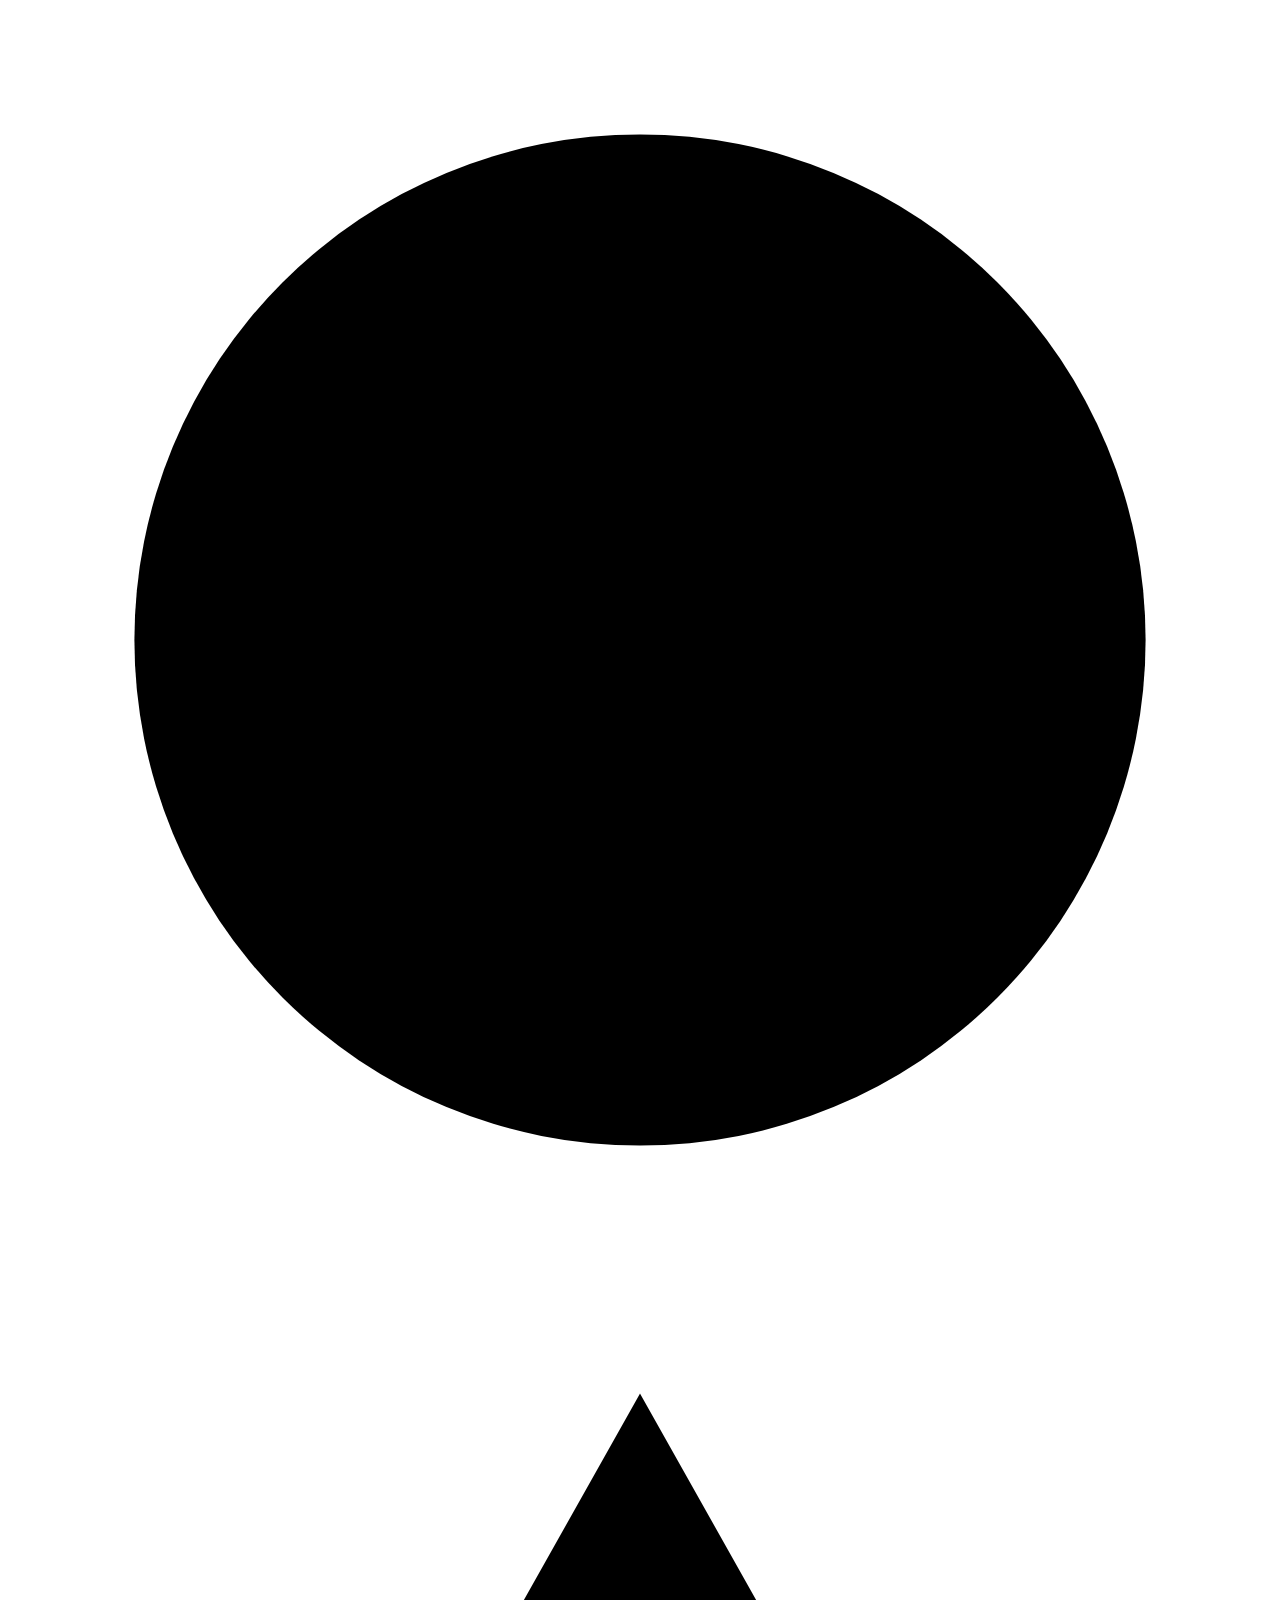
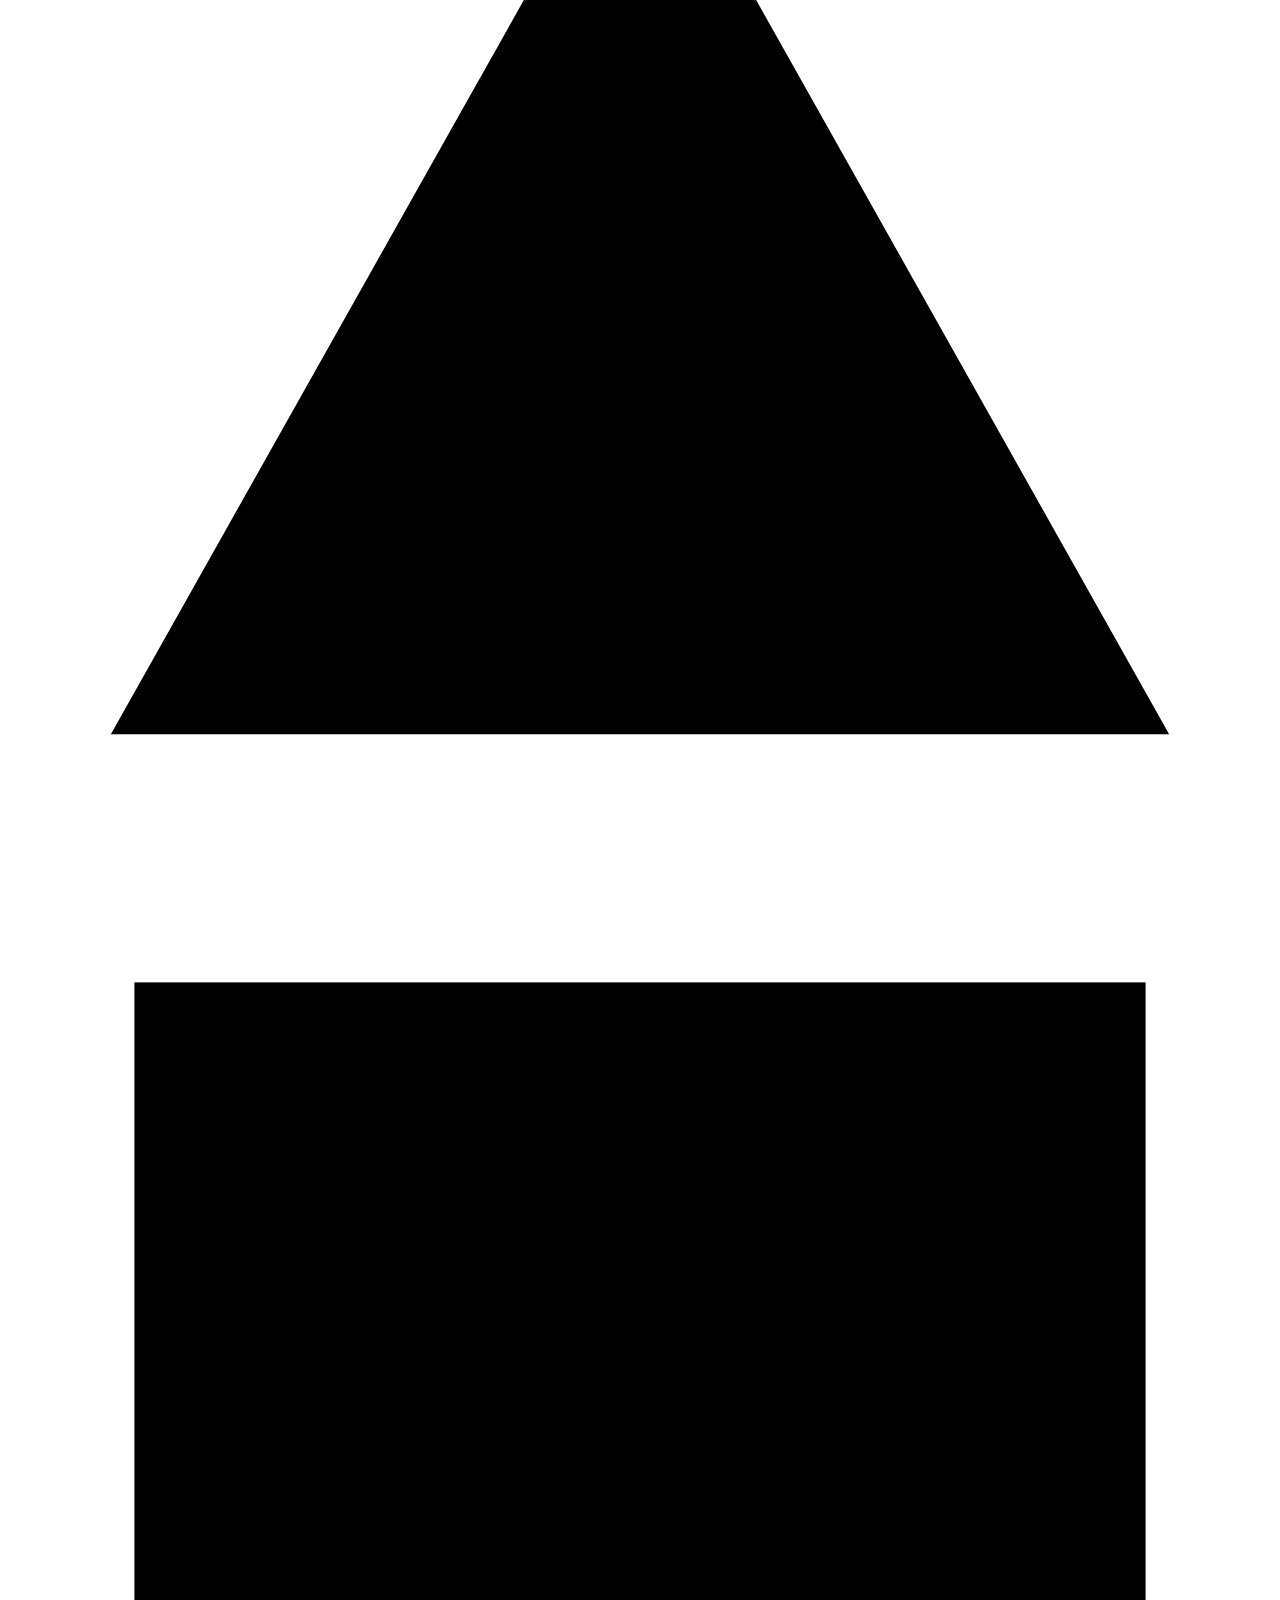
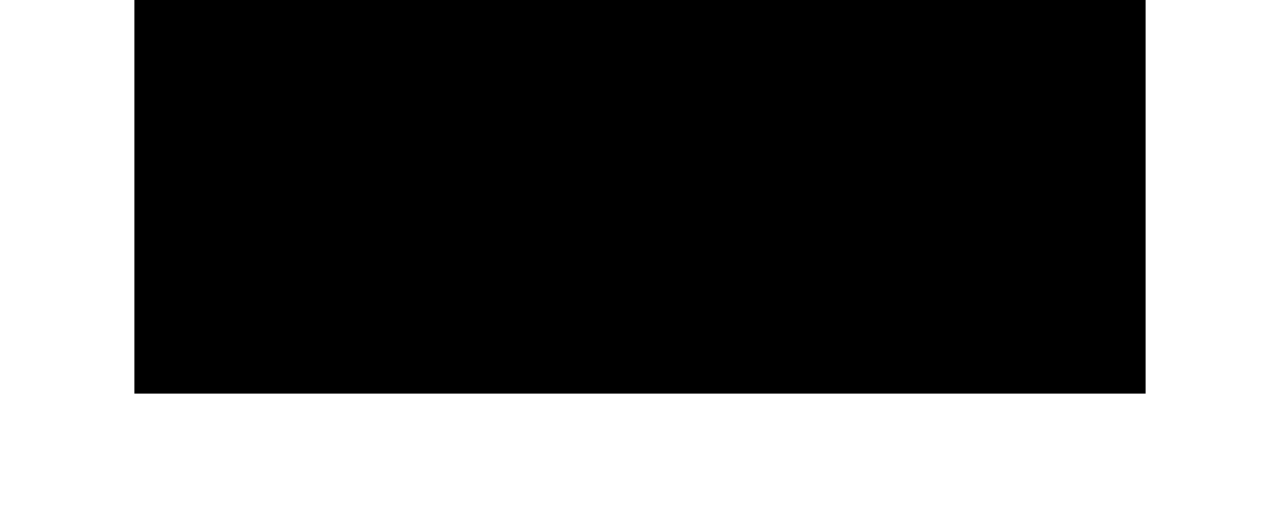
==== index.html @ 9d788db8 "Updates" ====
<!doctype html><html lang="en"><head><meta charset="UTF-8"/><meta http-equiv="X-UA-Compatible" content="IE=edge"/><meta name="viewport" content="width=device-width,initial-scale=1"/><link rel="icon" type="image/png" href="/favicon.png"/><meta name="google-site-verification" content="9o7JW9ce2QrP1uZlNqX8NR8PT3adLAuzzDsSREcy7cI"/><title>Tyer Mercado | Junior Full-Stack Developer — Laravel, React, PHP, Python</title><meta name="description" content="Portfolio of Tyer Leinster G. Mercado, a Junior Full-Stack Developer from Batangas, Philippines specializing in Laravel, React, PHP, and Python."/><meta name="keywords" content="Tyer Mercado, Tyer Leinster Mercado, Full-Stack Developer, Laravel Developer, React Developer, PHP Developer, Batangas Philippines, Web Developer Portfolio"/><meta name="author" content="Tyer Leinster G. Mercado"/><link rel="canonical" href="https://tyermercado.github.io/tyermercado-portfolio/"/><meta property="og:type" content="website"/><meta property="og:url" content="https://tyermercado.github.io/tyermercado-portfolio/"/><meta property="og:title" content="Tyer Mercado | Junior Full-Stack Developer"/><meta property="og:description" content="Portfolio of Tyer Leinster G. Mercado — Junior Full-Stack Developer from Batangas, Philippines. Builds web apps with Laravel, React, PHP, and Python."/><meta property="og:image" content="https://tyermercado.github.io/tyermercado-portfolio/favicon.png"/><meta property="og:locale" content="en_PH"/><meta property="og:site_name" content="Tyer Mercado Portfolio"/><meta name="twitter:card" content="summary"/><meta name="twitter:title" content="Tyer Mercado | Junior Full-Stack Developer"/><meta name="twitter:description" content="Portfolio of Tyer Leinster G. Mercado — Junior Full-Stack Developer from Batangas, Philippines."/><meta name="twitter:image" content="https://tyermercado.github.io/tyermercado-portfolio/favicon.png"/><script type="application/ld+json">{
      "@context": "https://schema.org",
      "@type": "Person",
      "name": "Tyer Leinster G. Mercado",
      "alternateName": "Tyer Mercado",
      "url": "https://tyermercado.github.io/tyermercado-portfolio/",
      "image": "https://tyermercado.github.io/tyermercado-portfolio/favicon.png",
      "jobTitle": "Junior Full-Stack Developer",
      "description": "Junior Full-Stack Developer from Batangas, Philippines specializing in Laravel, React, PHP, and Python.",
      "address": {
        "@type": "PostalAddress",
        "addressLocality": "Batangas",
        "addressCountry": "PH"
      },
      "knowsAbout": ["Laravel", "React", "PHP", "Python", "MySQL", "RESTful APIs", "Web Development"],
      "sameAs": [
        "https://github.com/tyermercado",
        "https://www.linkedin.com/in/tyer-leinster-mercado-773aa6211/"
      ]
    }</script><script defer="defer" src="/static/js/main.fa898f4a.js"></script><link href="/static/css/main.e825d9a4.css" rel="stylesheet"></head><body><div id="root"></div></body></html>
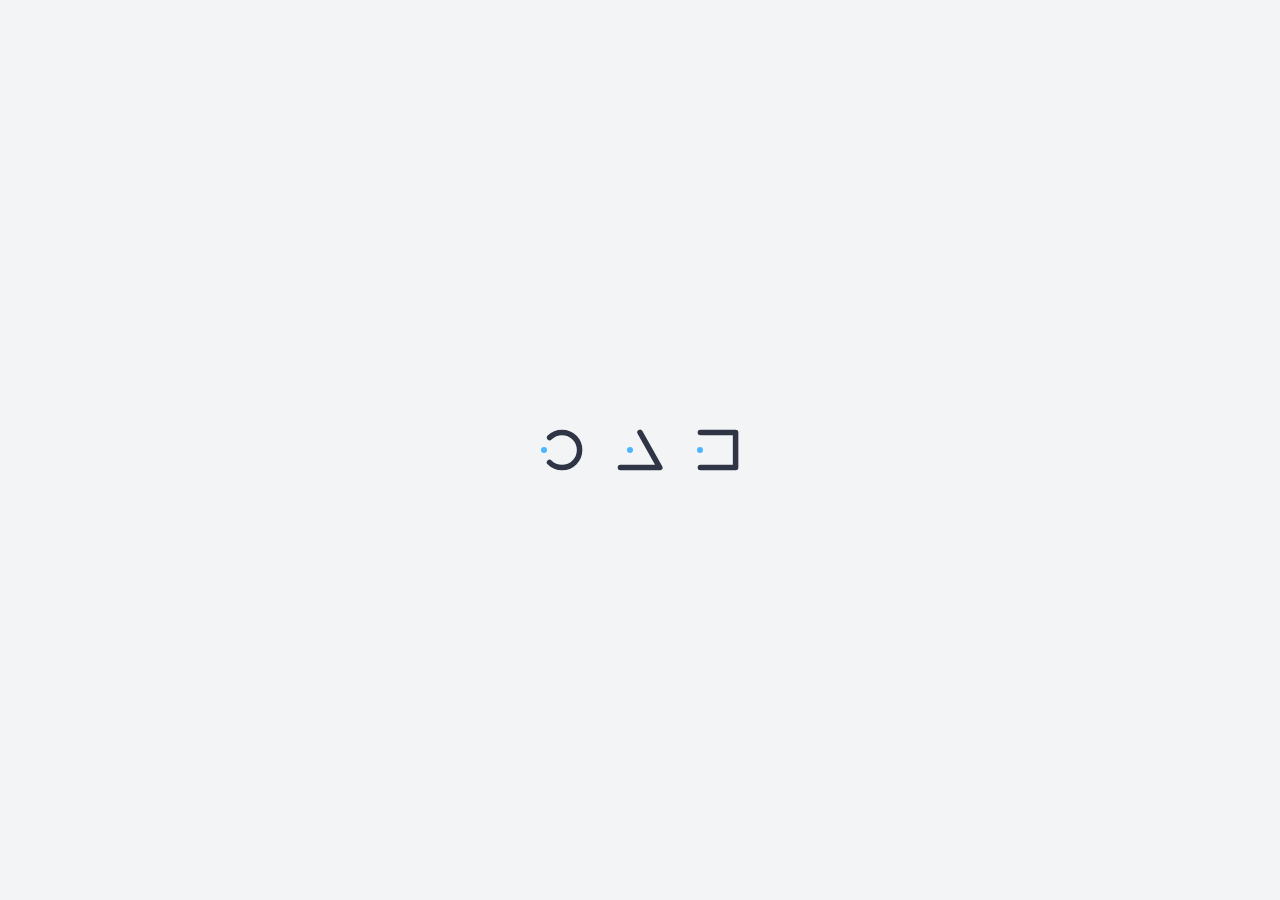
==== commit 9f85dbe3: "Updates" ====
--- a/index.html
+++ b/index.html
@@ -17,4 +17,4 @@
         "https://github.com/tyermercado",
         "https://www.linkedin.com/in/tyer-leinster-mercado-773aa6211/"
       ]
-    }</script><script defer="defer" src="/static/js/main.fa898f4a.js"></script><link href="/static/css/main.e825d9a4.css" rel="stylesheet"></head><body><div id="root"></div></body></html>+    }</script><script defer="defer" src="/static/js/main.c9f8a3b6.js"></script><link href="/static/css/main.bd5f2532.css" rel="stylesheet"></head><body><div id="root"></div></body></html>
--- a/static/css/main.bd5f2532.css
+++ b/static/css/main.bd5f2532.css
@@ -0,0 +1,6 @@
+@import url(https://fonts.googleapis.com/css2?family=Inter:ital,opsz,wght@0,14..32,300;0,14..32,400;0,14..32,500;0,14..32,600;0,14..32,700;1,14..32,400&display=swap);.loader{--path:#2f3545;--dot:#4db5ff;--duration:3s;height:44px;position:relative;width:44px}.loader:before{animation:dotRect var(--duration) cubic-bezier(.785,.135,.15,.86) infinite;background:var(--dot);border-radius:50%;content:"";display:block;height:6px;left:19px;position:absolute;top:37px;transform:translate(-18px,-18px);width:6px}.loader svg{display:block;height:100%;width:100%}.loader svg circle,.loader svg polygon,.loader svg rect{fill:none;stroke:var(--path);stroke-width:10px;stroke-linejoin:round;stroke-linecap:round}.loader svg polygon{stroke-dasharray:145 76 145 76;stroke-dashoffset:0;animation:pathTriangle var(--duration) cubic-bezier(.785,.135,.15,.86) infinite}.loader svg rect{stroke-dasharray:192 64 192 64;stroke-dashoffset:0;animation:pathRect 3s cubic-bezier(.785,.135,.15,.86) infinite}.loader svg circle{stroke-dasharray:150 50 150 50;stroke-dashoffset:75;animation:pathCircle var(--duration) cubic-bezier(.785,.135,.15,.86) infinite}.loader.triangle{width:48px}.loader.triangle:before{animation:dotTriangle var(--duration) cubic-bezier(.785,.135,.15,.86) infinite;left:21px;transform:translate(-10px,-18px)}@keyframes pathTriangle{33%{stroke-dashoffset:74}66%{stroke-dashoffset:147}to{stroke-dashoffset:221}}@keyframes dotTriangle{33%{transform:translate(0)}66%{transform:translate(10px,-18px)}to{transform:translate(-10px,-18px)}}@keyframes pathRect{25%{stroke-dashoffset:64}50%{stroke-dashoffset:128}75%{stroke-dashoffset:192}to{stroke-dashoffset:256}}@keyframes dotRect{25%{transform:translate(0)}50%{transform:translate(18px,-18px)}75%{transform:translateY(-36px)}to{transform:translate(-18px,-18px)}}@keyframes pathCircle{25%{stroke-dashoffset:125}50%{stroke-dashoffset:175}75%{stroke-dashoffset:225}to{stroke-dashoffset:275}}.loader{display:inline-block;margin:0 16px}*,:after,:before{--tw-border-spacing-x:0;--tw-border-spacing-y:0;--tw-translate-x:0;--tw-translate-y:0;--tw-rotate:0;--tw-skew-x:0;--tw-skew-y:0;--tw-scale-x:1;--tw-scale-y:1;--tw-pan-x: ;--tw-pan-y: ;--tw-pinch-zoom: ;--tw-scroll-snap-strictness:proximity;--tw-gradient-from-position: ;--tw-gradient-via-position: ;--tw-gradient-to-position: ;--tw-ordinal: ;--tw-slashed-zero: ;--tw-numeric-figure: ;--tw-numeric-spacing: ;--tw-numeric-fraction: ;--tw-ring-inset: ;--tw-ring-offset-width:0px;--tw-ring-offset-color:#fff;--tw-ring-color:#3b82f680;--tw-ring-offset-shadow:0 0 #0000;--tw-ring-shadow:0 0 #0000;--tw-shadow:0 0 #0000;--tw-shadow-colored:0 0 #0000;--tw-blur: ;--tw-brightness: ;--tw-contrast: ;--tw-grayscale: ;--tw-hue-rotate: ;--tw-invert: ;--tw-saturate: ;--tw-sepia: ;--tw-drop-shadow: ;--tw-backdrop-blur: ;--tw-backdrop-brightness: ;--tw-backdrop-contrast: ;--tw-backdrop-grayscale: ;--tw-backdrop-hue-rotate: ;--tw-backdrop-invert: ;--tw-backdrop-opacity: ;--tw-backdrop-saturate: ;--tw-backdrop-sepia: ;--tw-contain-size: ;--tw-contain-layout: ;--tw-contain-paint: ;--tw-contain-style: }::backdrop{--tw-border-spacing-x:0;--tw-border-spacing-y:0;--tw-translate-x:0;--tw-translate-y:0;--tw-rotate:0;--tw-skew-x:0;--tw-skew-y:0;--tw-scale-x:1;--tw-scale-y:1;--tw-pan-x: ;--tw-pan-y: ;--tw-pinch-zoom: ;--tw-scroll-snap-strictness:proximity;--tw-gradient-from-position: ;--tw-gradient-via-position: ;--tw-gradient-to-position: ;--tw-ordinal: ;--tw-slashed-zero: ;--tw-numeric-figure: ;--tw-numeric-spacing: ;--tw-numeric-fraction: ;--tw-ring-inset: ;--tw-ring-offset-width:0px;--tw-ring-offset-color:#fff;--tw-ring-color:#3b82f680;--tw-ring-offset-shadow:0 0 #0000;--tw-ring-shadow:0 0 #0000;--tw-shadow:0 0 #0000;--tw-shadow-colored:0 0 #0000;--tw-blur: ;--tw-brightness: ;--tw-contrast: ;--tw-grayscale: ;--tw-hue-rotate: ;--tw-invert: ;--tw-saturate: ;--tw-sepia: ;--tw-drop-shadow: ;--tw-backdrop-blur: ;--tw-backdrop-brightness: ;--tw-backdrop-contrast: ;--tw-backdrop-grayscale: ;--tw-backdrop-hue-rotate: ;--tw-backdrop-invert: ;--tw-backdrop-opacity: ;--tw-backdrop-saturate: ;--tw-backdrop-sepia: ;--tw-contain-size: ;--tw-contain-layout: ;--tw-contain-paint: ;--tw-contain-style: }
+
+/*
+! tailwindcss v3.4.19 | MIT License | https://tailwindcss.com
+*/*,:after,:before{border:0 solid #e5e7eb;box-sizing:border-box}:after,:before{--tw-content:""}:host,html{-webkit-text-size-adjust:100%;font-feature-settings:normal;-webkit-tap-highlight-color:transparent;font-family:Inter,sans-serif;font-variation-settings:normal;line-height:1.5;tab-size:4}body{line-height:inherit;margin:0}hr{border-top-width:1px;color:inherit;height:0}abbr:where([title]){-webkit-text-decoration:underline dotted;text-decoration:underline dotted}h1,h2,h3,h4,h5,h6{font-size:inherit;font-weight:inherit}a{color:inherit;text-decoration:inherit}b,strong{font-weight:bolder}code,kbd,pre,samp{font-feature-settings:normal;font-family:ui-monospace,SFMono-Regular,Menlo,Monaco,Consolas,Liberation Mono,Courier New,monospace;font-size:1em;font-variation-settings:normal}small{font-size:80%}sub,sup{font-size:75%;line-height:0;position:relative;vertical-align:initial}sub{bottom:-.25em}sup{top:-.5em}table{border-collapse:collapse;border-color:inherit;text-indent:0}button,input,optgroup,select,textarea{font-feature-settings:inherit;color:inherit;font-family:inherit;font-size:100%;font-variation-settings:inherit;font-weight:inherit;letter-spacing:inherit;line-height:inherit;margin:0;padding:0}button,select{text-transform:none}button,input:where([type=button]),input:where([type=reset]),input:where([type=submit]){-webkit-appearance:button;background-color:initial;background-image:none}:-moz-focusring{outline:auto}:-moz-ui-invalid{box-shadow:none}progress{vertical-align:initial}::-webkit-inner-spin-button,::-webkit-outer-spin-button{height:auto}[type=search]{-webkit-appearance:textfield;outline-offset:-2px}::-webkit-search-decoration{-webkit-appearance:none}::-webkit-file-upload-button{-webkit-appearance:button;font:inherit}summary{display:list-item}blockquote,dd,dl,figure,h1,h2,h3,h4,h5,h6,hr,p,pre{margin:0}fieldset{margin:0}fieldset,legend{padding:0}menu,ol,ul{list-style:none;margin:0;padding:0}dialog{padding:0}textarea{resize:vertical}input::placeholder,textarea::placeholder{color:#9ca3af;opacity:1}[role=button],button{cursor:pointer}:disabled{cursor:default}audio,canvas,embed,iframe,img,object,svg,video{display:block;vertical-align:middle}img,video{height:auto;max-width:100%}[hidden]:where(:not([hidden=until-found])){display:none}html{scroll-behavior:smooth}::-webkit-scrollbar{display:none}body{background-color:rgb(243 244 246/var(--tw-bg-opacity,1));color:rgb(17 24 39/var(--tw-text-opacity,1));font-family:Inter,sans-serif}body,body.dark{--tw-bg-opacity:1;--tw-text-opacity:1}body.dark{background-color:rgb(13 13 15/var(--tw-bg-opacity,1));color:rgb(250 250 250/var(--tw-text-opacity,1))}.btn,h1,h2,h3,h4,h5{font-weight:500}.btn{--tw-bg-opacity:1;--tw-text-opacity:1;--tw-shadow:0 1px 2px 0 #0000000d;--tw-shadow-colored:0 1px 2px 0 var(--tw-shadow-color);align-items:center;background-color:rgb(255 255 255/var(--tw-bg-opacity,1));border-color:#00000014;border-radius:.25rem;border-width:1px;box-shadow:var(--tw-ring-offset-shadow,0 0 #0000),var(--tw-ring-shadow,0 0 #0000),var(--tw-shadow);color:rgb(17 24 39/var(--tw-text-opacity,1));cursor:pointer;display:inline-flex;font-size:.8rem;gap:.375rem;padding:.5rem 1rem;transition-duration:.2s;transition-property:all;transition-timing-function:cubic-bezier(.4,0,.2,1);white-space:nowrap}.btn:hover{--tw-border-opacity:1;--tw-text-opacity:1;background-color:#3b82f61a;border-color:rgb(59 130 246/var(--tw-border-opacity,1));color:rgb(59 130 246/var(--tw-text-opacity,1))}.btn:is(.dark *){--tw-bg-opacity:1;--tw-text-opacity:1;--tw-shadow:0 0 #0000;--tw-shadow-colored:0 0 #0000;background-color:rgb(24 24 27/var(--tw-bg-opacity,1));border-color:#ffffff14;box-shadow:var(--tw-ring-offset-shadow,0 0 #0000),var(--tw-ring-shadow,0 0 #0000),var(--tw-shadow);color:rgb(250 250 250/var(--tw-text-opacity,1))}.btn:hover:is(.dark *){--tw-border-opacity:1;--tw-text-opacity:1;background-color:#60a5fa1a;border-color:rgb(96 165 250/var(--tw-border-opacity,1));color:rgb(96 165 250/var(--tw-text-opacity,1))}.btn-primary{--tw-border-opacity:1;--tw-bg-opacity:1;--tw-text-opacity:1;--tw-shadow:0 0 #0000;--tw-shadow-colored:0 0 #0000;align-items:center;background-color:rgb(17 24 39/var(--tw-bg-opacity,1));border-color:rgb(17 24 39/var(--tw-border-opacity,1));border-radius:.25rem;border-width:1px;box-shadow:var(--tw-ring-offset-shadow,0 0 #0000),var(--tw-ring-shadow,0 0 #0000),var(--tw-shadow);color:rgb(255 255 255/var(--tw-text-opacity,1));cursor:pointer;display:inline-flex;font-size:.8rem;font-weight:600;gap:.375rem;padding:.5rem 1rem;transition-duration:.2s;transition-property:all;transition-timing-function:cubic-bezier(.4,0,.2,1);white-space:nowrap}.btn-primary:hover{--tw-bg-opacity:1;background-color:rgb(55 65 81/var(--tw-bg-opacity,1))}.btn-primary:is(.dark *){--tw-border-opacity:1;--tw-bg-opacity:1;background-color:rgb(59 130 246/var(--tw-bg-opacity,1));border-color:rgb(59 130 246/var(--tw-border-opacity,1))}.btn-primary:hover:is(.dark *){--tw-border-opacity:1;--tw-text-opacity:1;background-color:initial;border-color:rgb(96 165 250/var(--tw-border-opacity,1));color:rgb(96 165 250/var(--tw-text-opacity,1))}.section-card{grid-gap:1.25rem;--tw-bg-opacity:1;--tw-shadow:0 1px 2px 0 #0000000d;--tw-shadow-colored:0 1px 2px 0 var(--tw-shadow-color);background-color:rgb(255 255 255/var(--tw-bg-opacity,1));border-color:#00000014;border-radius:1rem;border-width:1px;box-shadow:var(--tw-ring-offset-shadow,0 0 #0000),var(--tw-ring-shadow,0 0 #0000),var(--tw-shadow);display:grid;gap:1.25rem;grid-template-columns:repeat(1,minmax(0,1fr));padding:1.75rem}.section-card:is(.dark *){--tw-bg-opacity:1;--tw-shadow:0 0 #0000;--tw-shadow-colored:0 0 #0000;background-color:rgb(24 24 27/var(--tw-bg-opacity,1));border-color:#ffffff14;box-shadow:var(--tw-ring-offset-shadow,0 0 #0000),var(--tw-ring-shadow,0 0 #0000),var(--tw-shadow)}@media (min-width:1024px){.section-card{gap:2.5rem;grid-template-columns:150px 1fr}}.section-label{--tw-text-opacity:1;color:rgb(17 24 39/var(--tw-text-opacity,1));font-size:.95rem;font-weight:600}.section-label:is(.dark *){--tw-text-opacity:1;color:rgb(250 250 250/var(--tw-text-opacity,1))}.chip{--tw-bg-opacity:1;align-items:center;background-color:rgb(243 244 246/var(--tw-bg-opacity,1));border-color:#00000014;border-radius:.25rem;border-width:1px;cursor:default;display:inline-flex;gap:.375rem;padding:.25rem .75rem;transition-duration:.2s;transition-property:all;transition-timing-function:cubic-bezier(.4,0,.2,1)}.chip:hover{--tw-border-opacity:1;background-color:#3b82f61a;border-color:rgb(59 130 246/var(--tw-border-opacity,1))}.chip:is(.dark *){--tw-bg-opacity:1;background-color:rgb(39 39 42/var(--tw-bg-opacity,1));border-color:#ffffff14}.chip:hover:is(.dark *){--tw-border-opacity:1;background-color:#60a5fa1a;border-color:rgb(96 165 250/var(--tw-border-opacity,1))}.absolute{position:absolute}.relative{position:relative}.right-4{right:1rem}.top-4{top:1rem}.mx-auto{margin-left:auto;margin-right:auto}.mb-0\.5{margin-bottom:.125rem}.mb-2{margin-bottom:.5rem}.mb-3{margin-bottom:.75rem}.mb-4{margin-bottom:1rem}.mt-1{margin-top:.25rem}.mt-2{margin-top:.5rem}.mt-5{margin-top:1.25rem}.block{display:block}.inline-block{display:inline-block}.flex{display:flex}.grid{display:grid}.aspect-video{aspect-ratio:16/9}.h-1{height:.25rem}.h-20{height:5rem}.h-8{height:2rem}.h-full{height:100%}.min-h-\[200px\]{min-height:200px}.min-h-screen{min-height:100vh}.w-1{width:.25rem}.w-20{width:5rem}.w-8{width:2rem}.w-full{width:100%}.min-w-0{min-width:0}.max-w-page{max-width:1160px}.flex-1{flex:1 1}.flex-shrink-0{flex-shrink:0}.cursor-pointer{cursor:pointer}.resize-none{resize:none}.grid-cols-1{grid-template-columns:repeat(1,minmax(0,1fr))}.flex-col{flex-direction:column}.flex-wrap{flex-wrap:wrap}.items-start{align-items:flex-start}.items-center{align-items:center}.justify-center{justify-content:center}.justify-between{justify-content:space-between}.gap-1{gap:.25rem}.gap-1\.5{gap:.375rem}.gap-2{gap:.5rem}.gap-2\.5{gap:.625rem}.gap-3{gap:.75rem}.gap-4{gap:1rem}.gap-5{gap:1.25rem}.gap-6{gap:1.5rem}.gap-7{gap:1.75rem}.divide-y>:not([hidden])~:not([hidden]){--tw-divide-y-reverse:0;border-bottom-width:calc(1px*var(--tw-divide-y-reverse));border-top-width:calc(1px*(1 - var(--tw-divide-y-reverse)))}.divide-black\/\[0\.06\]>:not([hidden])~:not([hidden]){border-color:#0000000f}.self-start{align-self:flex-start}.overflow-hidden,.truncate{overflow:hidden}.truncate{text-overflow:ellipsis;white-space:nowrap}.rounded{border-radius:.25rem}.rounded-2xl{border-radius:1rem}.rounded-full{border-radius:9999px}.rounded-lg{border-radius:.5rem}.rounded-xl{border-radius:.75rem}.border{border-width:1px}.border-2{border-width:2px}.border-t{border-top-width:1px}.border-black\/\[0\.08\]{border-color:#00000014}.bg-\[\#18181b\]{--tw-bg-opacity:1;background-color:rgb(24 24 27/var(--tw-bg-opacity,1))}.bg-gray-100{--tw-bg-opacity:1;background-color:rgb(243 244 246/var(--tw-bg-opacity,1))}.bg-gray-300{--tw-bg-opacity:1;background-color:rgb(209 213 219/var(--tw-bg-opacity,1))}.bg-gray-50{--tw-bg-opacity:1;background-color:rgb(249 250 251/var(--tw-bg-opacity,1))}.bg-white{--tw-bg-opacity:1;background-color:rgb(255 255 255/var(--tw-bg-opacity,1))}.object-cover{object-fit:cover}.object-top{object-position:top}.p-4{padding:1rem}.p-5{padding:1.25rem}.p-6{padding:1.5rem}.p-7{padding:1.75rem}.px-4{padding-left:1rem;padding-right:1rem}.px-8{padding-left:2rem;padding-right:2rem}.py-2\.5{padding-bottom:.625rem;padding-top:.625rem}.py-3{padding-bottom:.75rem;padding-top:.75rem}.py-5{padding-bottom:1.25rem;padding-top:1.25rem}.pb-8{padding-bottom:2rem}.pr-10{padding-right:2.5rem}.pt-8{padding-top:2rem}.text-center{text-align:center}.font-mono{font-family:ui-monospace,SFMono-Regular,Menlo,Monaco,Consolas,Liberation Mono,Courier New,monospace}.text-\[0\.62rem\]{font-size:.62rem}.text-\[0\.65rem\]{font-size:.65rem}.text-\[0\.68rem\]{font-size:.68rem}.text-\[0\.6rem\]{font-size:.6rem}.text-\[0\.72rem\]{font-size:.72rem}.text-\[0\.76rem\]{font-size:.76rem}.text-\[0\.78rem\]{font-size:.78rem}.text-\[0\.7rem\]{font-size:.7rem}.text-\[0\.82rem\]{font-size:.82rem}.text-\[0\.85rem\]{font-size:.85rem}.text-\[0\.875rem\]{font-size:.875rem}.text-\[0\.88rem\]{font-size:.88rem}.text-\[0\.8rem\]{font-size:.8rem}.text-\[0\.95rem\]{font-size:.95rem}.text-\[0\.9rem\]{font-size:.9rem}.text-\[1\.15rem\]{font-size:1.15rem}.text-\[1\.1rem\]{font-size:1.1rem}.text-\[1\.35rem\]{font-size:1.35rem}.text-\[1rem\]{font-size:1rem}.text-\[2\.8rem\]{font-size:2.8rem}.text-sm{font-size:.875rem;line-height:1.25rem}.font-bold{font-weight:700}.font-extrabold{font-weight:800}.font-medium{font-weight:500}.font-semibold{font-weight:600}.uppercase{text-transform:uppercase}.capitalize{text-transform:capitalize}.leading-\[1\.7\]{line-height:1.7}.leading-\[1\.85\]{line-height:1.85}.leading-none{line-height:1}.leading-tight{line-height:1.25}.tracking-\[-0\.04em\]{letter-spacing:-.04em}.tracking-\[0\.14em\]{letter-spacing:.14em}.tracking-\[0\.15em\]{letter-spacing:.15em}.tracking-\[0\.18em\]{letter-spacing:.18em}.tracking-\[0\.1em\]{letter-spacing:.1em}.tracking-tight{letter-spacing:-.025em}.text-\[\#1877F2\]{--tw-text-opacity:1;color:rgb(24 119 242/var(--tw-text-opacity,1))}.text-blue-400{--tw-text-opacity:1;color:rgb(96 165 250/var(--tw-text-opacity,1))}.text-blue-500{--tw-text-opacity:1;color:rgb(59 130 246/var(--tw-text-opacity,1))}.text-gray-400{--tw-text-opacity:1;color:rgb(156 163 175/var(--tw-text-opacity,1))}.text-gray-500{--tw-text-opacity:1;color:rgb(107 114 128/var(--tw-text-opacity,1))}.text-gray-900{--tw-text-opacity:1;color:rgb(17 24 39/var(--tw-text-opacity,1))}.text-green-500{--tw-text-opacity:1;color:rgb(34 197 94/var(--tw-text-opacity,1))}.text-white\/35{color:#ffffff59}.text-zinc-50{--tw-text-opacity:1;color:rgb(250 250 250/var(--tw-text-opacity,1))}.placeholder-gray-400::placeholder{--tw-placeholder-opacity:1;color:rgb(156 163 175/var(--tw-placeholder-opacity,1))}.shadow-sm{--tw-shadow:0 1px 2px 0 #0000000d;--tw-shadow-colored:0 1px 2px 0 var(--tw-shadow-color);box-shadow:var(--tw-ring-offset-shadow,0 0 #0000),var(--tw-ring-shadow,0 0 #0000),var(--tw-shadow)}.transition{transition-duration:.15s;transition-property:color,background-color,border-color,fill,stroke,opacity,box-shadow,transform,filter,-webkit-text-decoration-color,-webkit-backdrop-filter;transition-property:color,background-color,border-color,text-decoration-color,fill,stroke,opacity,box-shadow,transform,filter,backdrop-filter;transition-property:color,background-color,border-color,text-decoration-color,fill,stroke,opacity,box-shadow,transform,filter,backdrop-filter,-webkit-text-decoration-color,-webkit-backdrop-filter;transition-timing-function:cubic-bezier(.4,0,.2,1)}.transition-all{transition-duration:.15s;transition-property:all;transition-timing-function:cubic-bezier(.4,0,.2,1)}.transition-transform{transition-duration:.15s;transition-property:transform;transition-timing-function:cubic-bezier(.4,0,.2,1)}.duration-200{transition-duration:.2s}.duration-300{transition-duration:.3s}@keyframes fade-in{0%{opacity:0;transform:translateY(4px)}to{opacity:1;transform:translateY(0)}}.animate-fade-in{animation:fade-in .25s ease-out forwards}.hover\:-translate-y-0\.5:hover{--tw-translate-y:-0.125rem}.hover\:-translate-y-0\.5:hover,.hover\:scale-\[1\.04\]:hover{transform:translate(var(--tw-translate-x),var(--tw-translate-y)) rotate(var(--tw-rotate)) skewX(var(--tw-skew-x)) skewY(var(--tw-skew-y)) scaleX(var(--tw-scale-x)) scaleY(var(--tw-scale-y))}.hover\:scale-\[1\.04\]:hover{--tw-scale-x:1.04;--tw-scale-y:1.04}.hover\:border-blue-500:hover{--tw-border-opacity:1;border-color:rgb(59 130 246/var(--tw-border-opacity,1))}.hover\:bg-blue-500\/10:hover{background-color:#3b82f61a}.hover\:text-blue-500:hover{--tw-text-opacity:1;color:rgb(59 130 246/var(--tw-text-opacity,1))}.hover\:text-gray-900:hover{--tw-text-opacity:1;color:rgb(17 24 39/var(--tw-text-opacity,1))}.hover\:shadow-md:hover{--tw-shadow:0 4px 6px -1px #0000001a,0 2px 4px -2px #0000001a;--tw-shadow-colored:0 4px 6px -1px var(--tw-shadow-color),0 2px 4px -2px var(--tw-shadow-color);box-shadow:var(--tw-ring-offset-shadow,0 0 #0000),var(--tw-ring-shadow,0 0 #0000),var(--tw-shadow)}.focus\:border-blue-500:focus{--tw-border-opacity:1;border-color:rgb(59 130 246/var(--tw-border-opacity,1))}.focus\:bg-blue-500\/5:focus{background-color:#3b82f60d}.focus\:outline-none:focus{outline:2px solid #0000;outline-offset:2px}.disabled\:cursor-not-allowed:disabled{cursor:not-allowed}.disabled\:opacity-60:disabled{opacity:.6}.dark\:divide-white\/\[0\.06\]:is(.dark *)>:not([hidden])~:not([hidden]){border-color:#ffffff0f}.dark\:border-white\/\[0\.08\]:is(.dark *){border-color:#ffffff14}.dark\:bg-\[\#0d0d0f\]:is(.dark *){--tw-bg-opacity:1;background-color:rgb(13 13 15/var(--tw-bg-opacity,1))}.dark\:bg-zinc-600:is(.dark *){--tw-bg-opacity:1;background-color:rgb(82 82 91/var(--tw-bg-opacity,1))}.dark\:bg-zinc-800:is(.dark *){--tw-bg-opacity:1;background-color:rgb(39 39 42/var(--tw-bg-opacity,1))}.dark\:bg-zinc-900:is(.dark *){--tw-bg-opacity:1;background-color:rgb(24 24 27/var(--tw-bg-opacity,1))}.dark\:text-blue-400:is(.dark *){--tw-text-opacity:1;color:rgb(96 165 250/var(--tw-text-opacity,1))}.dark\:text-green-400:is(.dark *){--tw-text-opacity:1;color:rgb(74 222 128/var(--tw-text-opacity,1))}.dark\:text-zinc-400:is(.dark *){--tw-text-opacity:1;color:rgb(161 161 170/var(--tw-text-opacity,1))}.dark\:text-zinc-50:is(.dark *){--tw-text-opacity:1;color:rgb(250 250 250/var(--tw-text-opacity,1))}.dark\:text-zinc-500:is(.dark *){--tw-text-opacity:1;color:rgb(113 113 122/var(--tw-text-opacity,1))}.dark\:placeholder-zinc-500:is(.dark *)::placeholder{--tw-placeholder-opacity:1;color:rgb(113 113 122/var(--tw-placeholder-opacity,1))}.dark\:shadow-none:is(.dark *){--tw-shadow:0 0 #0000;--tw-shadow-colored:0 0 #0000;box-shadow:var(--tw-ring-offset-shadow,0 0 #0000),var(--tw-ring-shadow,0 0 #0000),var(--tw-shadow)}.dark\:hover\:border-blue-400:hover:is(.dark *){--tw-border-opacity:1;border-color:rgb(96 165 250/var(--tw-border-opacity,1))}.dark\:hover\:bg-blue-400\/10:hover:is(.dark *){background-color:#60a5fa1a}.dark\:hover\:text-blue-400:hover:is(.dark *){--tw-text-opacity:1;color:rgb(96 165 250/var(--tw-text-opacity,1))}.dark\:hover\:text-zinc-50:hover:is(.dark *){--tw-text-opacity:1;color:rgb(250 250 250/var(--tw-text-opacity,1))}.dark\:hover\:shadow-none:hover:is(.dark *){--tw-shadow:0 0 #0000;--tw-shadow-colored:0 0 #0000;box-shadow:var(--tw-ring-offset-shadow,0 0 #0000),var(--tw-ring-shadow,0 0 #0000),var(--tw-shadow)}.dark\:focus\:border-blue-400:focus:is(.dark *){--tw-border-opacity:1;border-color:rgb(96 165 250/var(--tw-border-opacity,1))}.dark\:focus\:bg-blue-400\/10:focus:is(.dark *){background-color:#60a5fa1a}@media (min-width:640px){.sm\:mx-0{margin-left:0;margin-right:0}.sm\:grid-cols-2{grid-template-columns:repeat(2,minmax(0,1fr))}.sm\:flex-row{flex-direction:row}.sm\:justify-start{justify-content:flex-start}.sm\:px-6{padding-left:1.5rem;padding-right:1.5rem}.sm\:text-left{text-align:left}}@media (min-width:768px){.md\:grid-cols-\[1fr_1\.6fr\]{grid-template-columns:1fr 1.6fr}}@media (min-width:1024px){.lg\:sticky{position:-webkit-sticky;position:sticky}.lg\:top-6{top:1.5rem}.lg\:grid-cols-\[1fr_290px\]{grid-template-columns:1fr 290px}}
+/*# sourceMappingURL=main.bd5f2532.css.map*/
